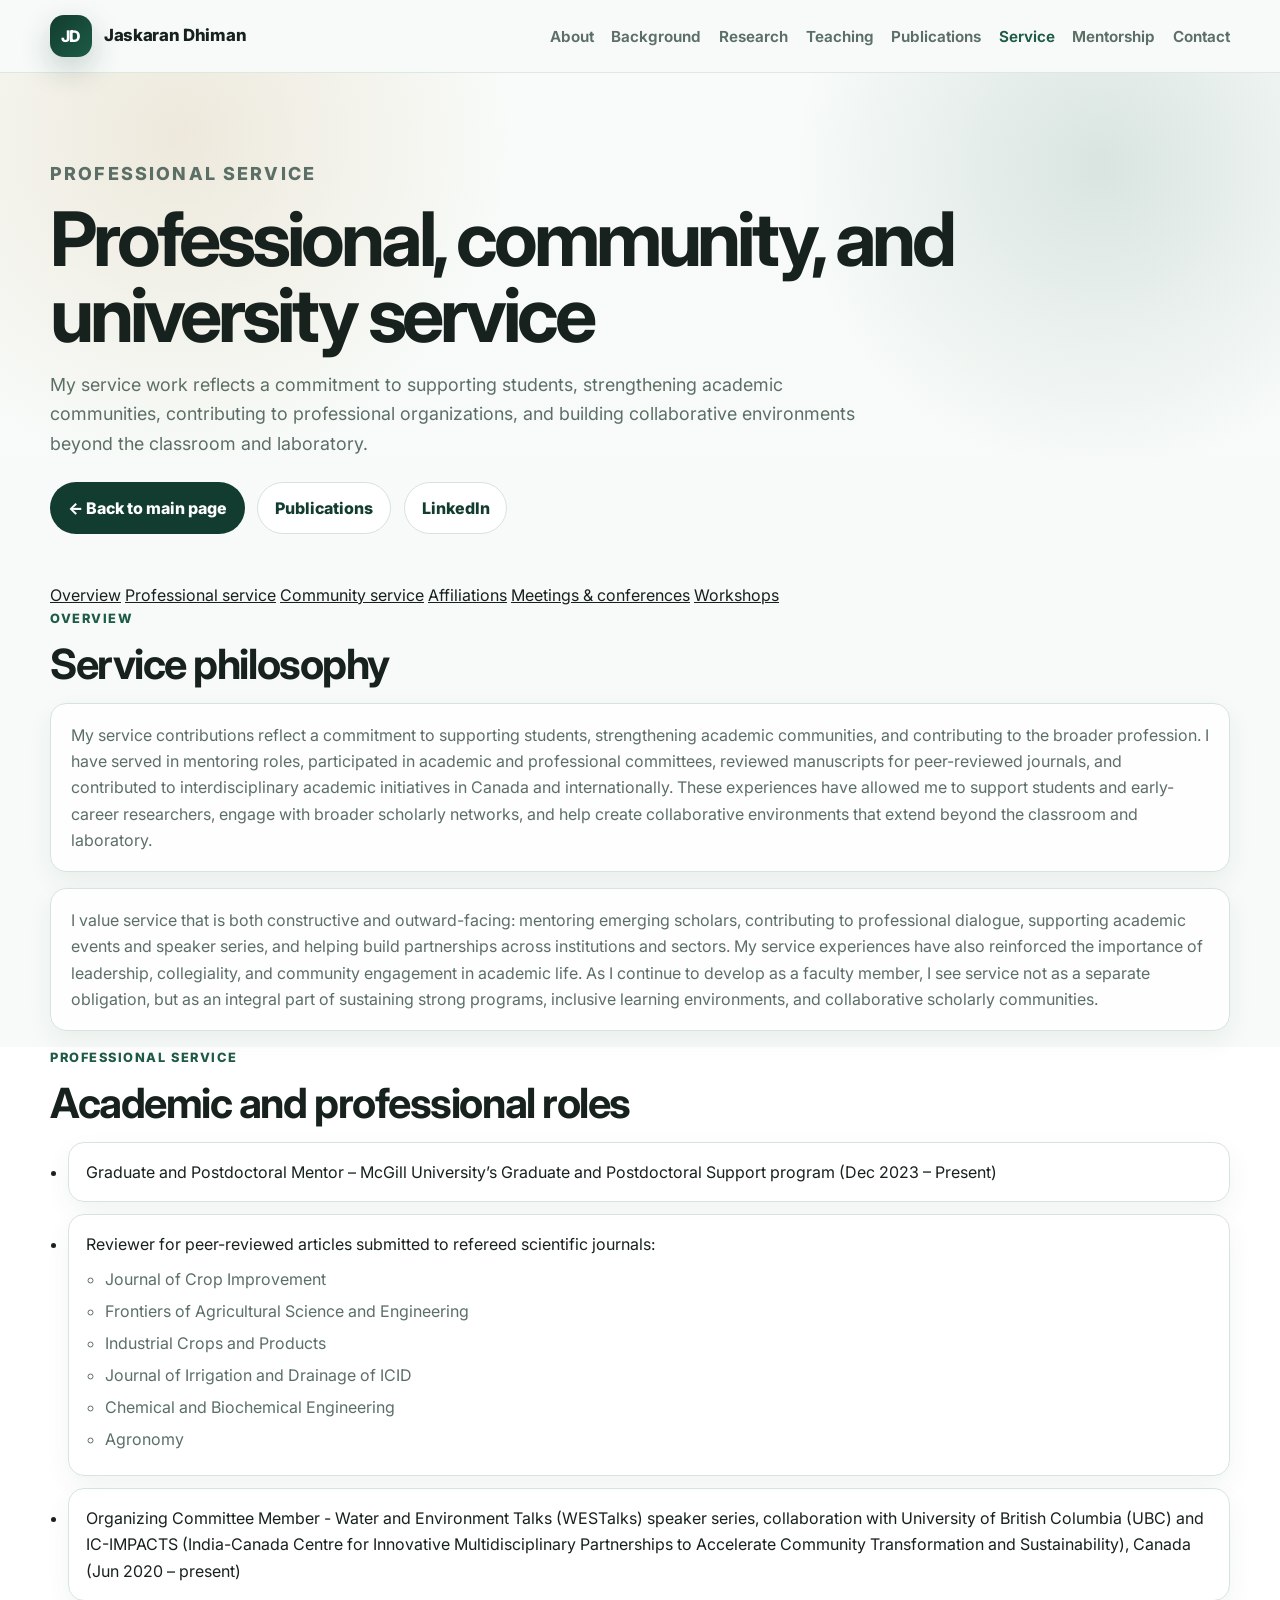
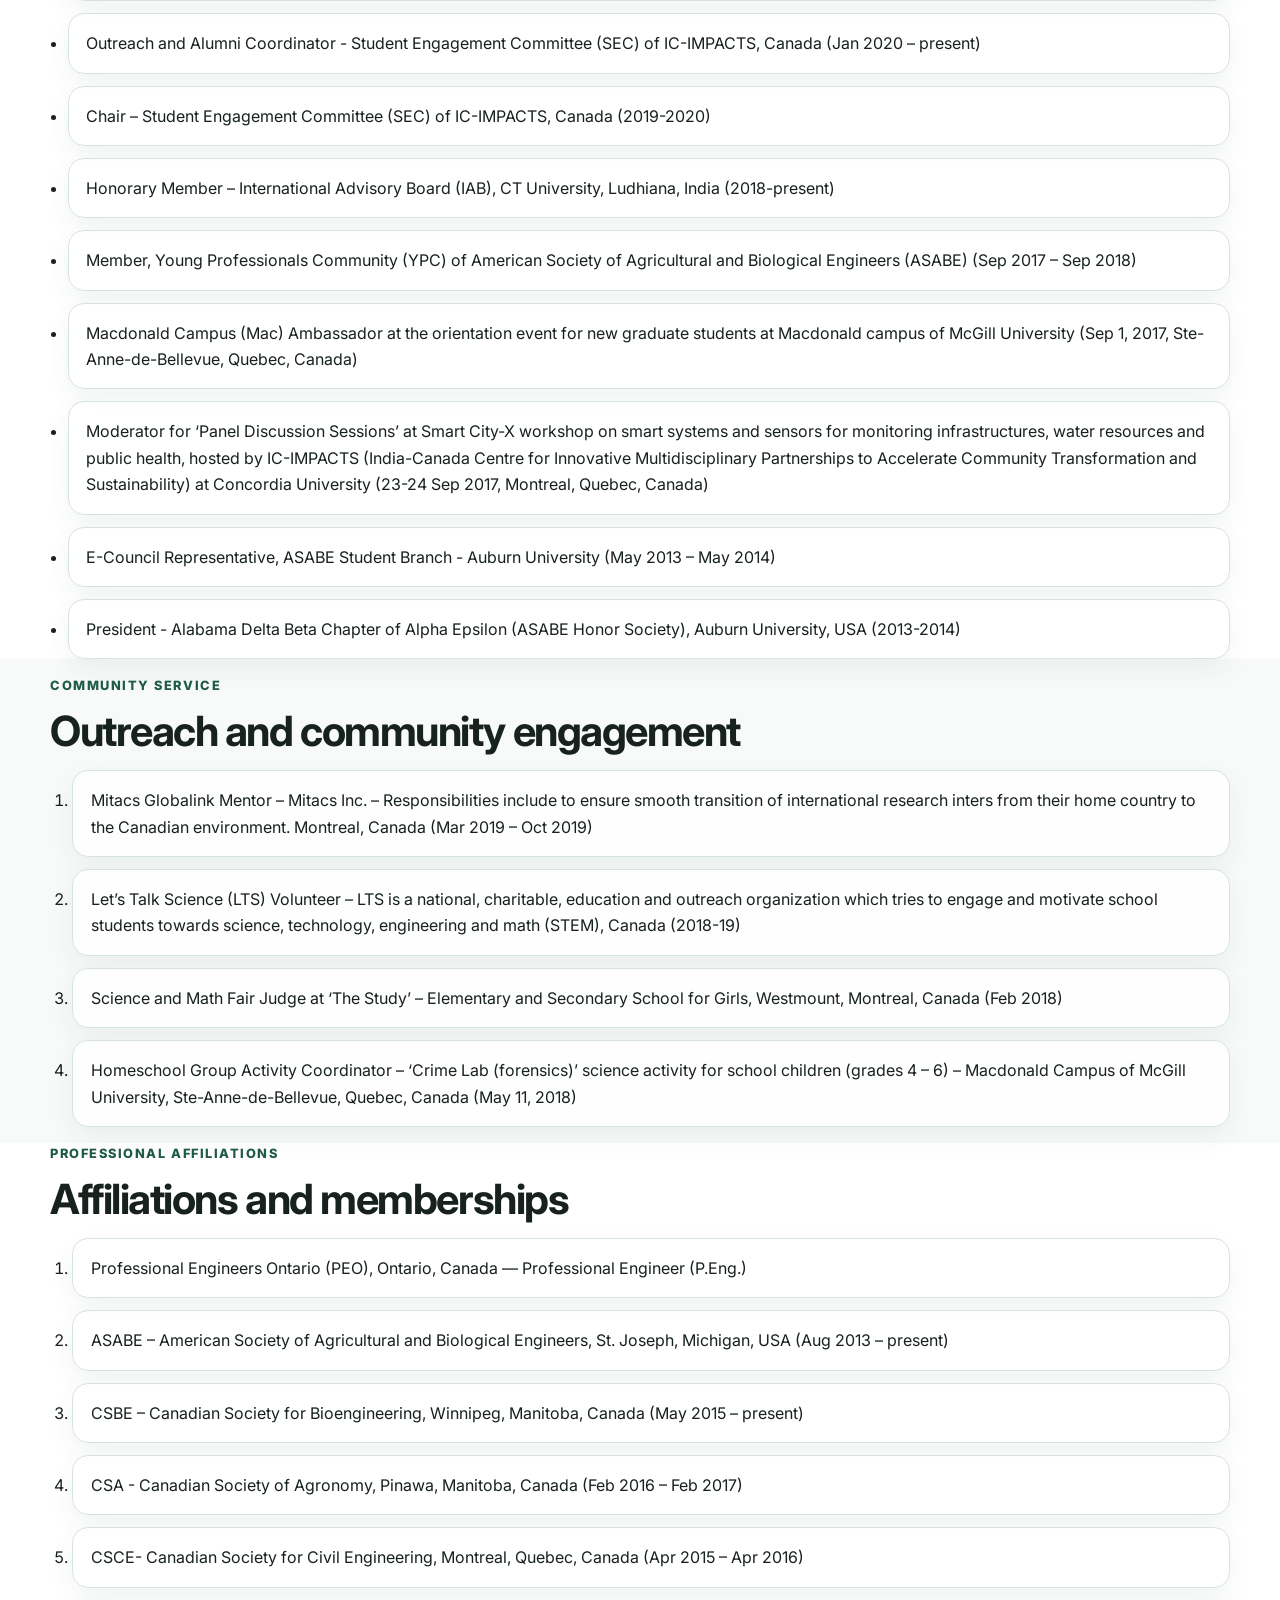
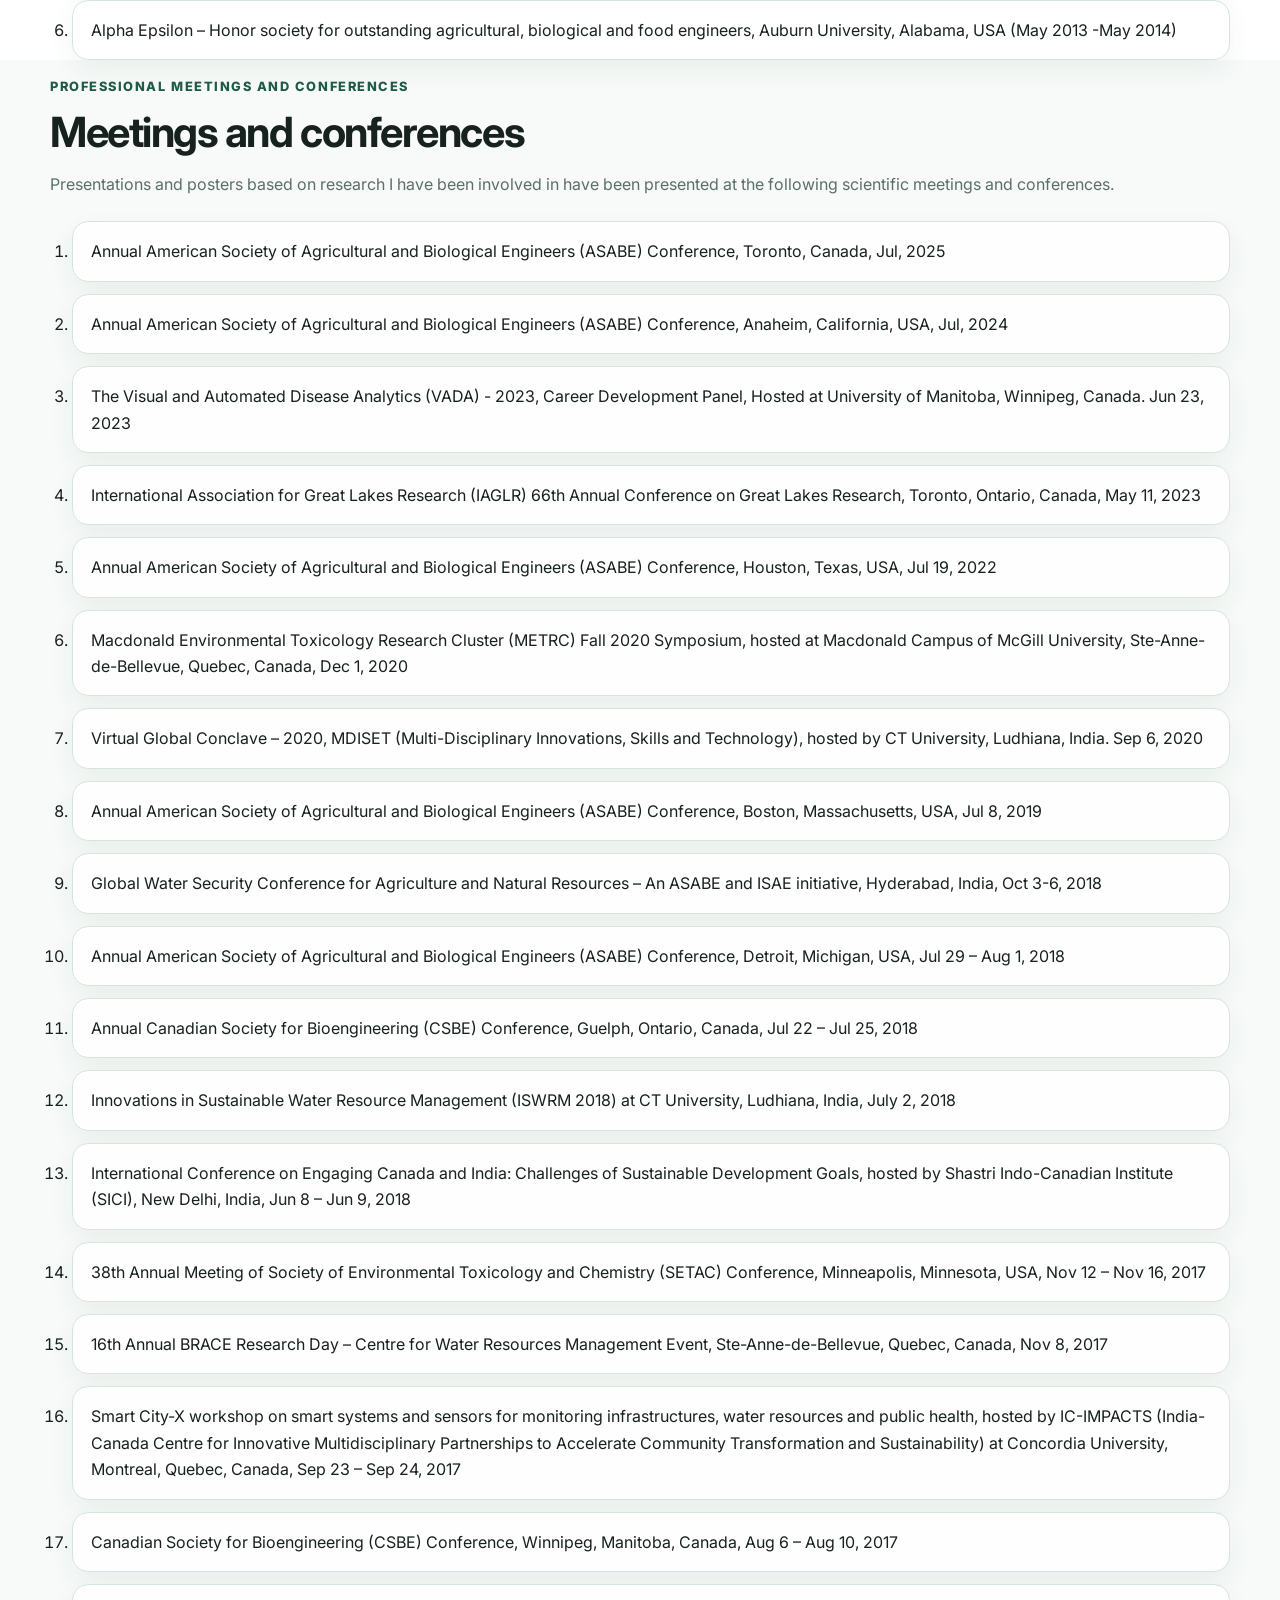
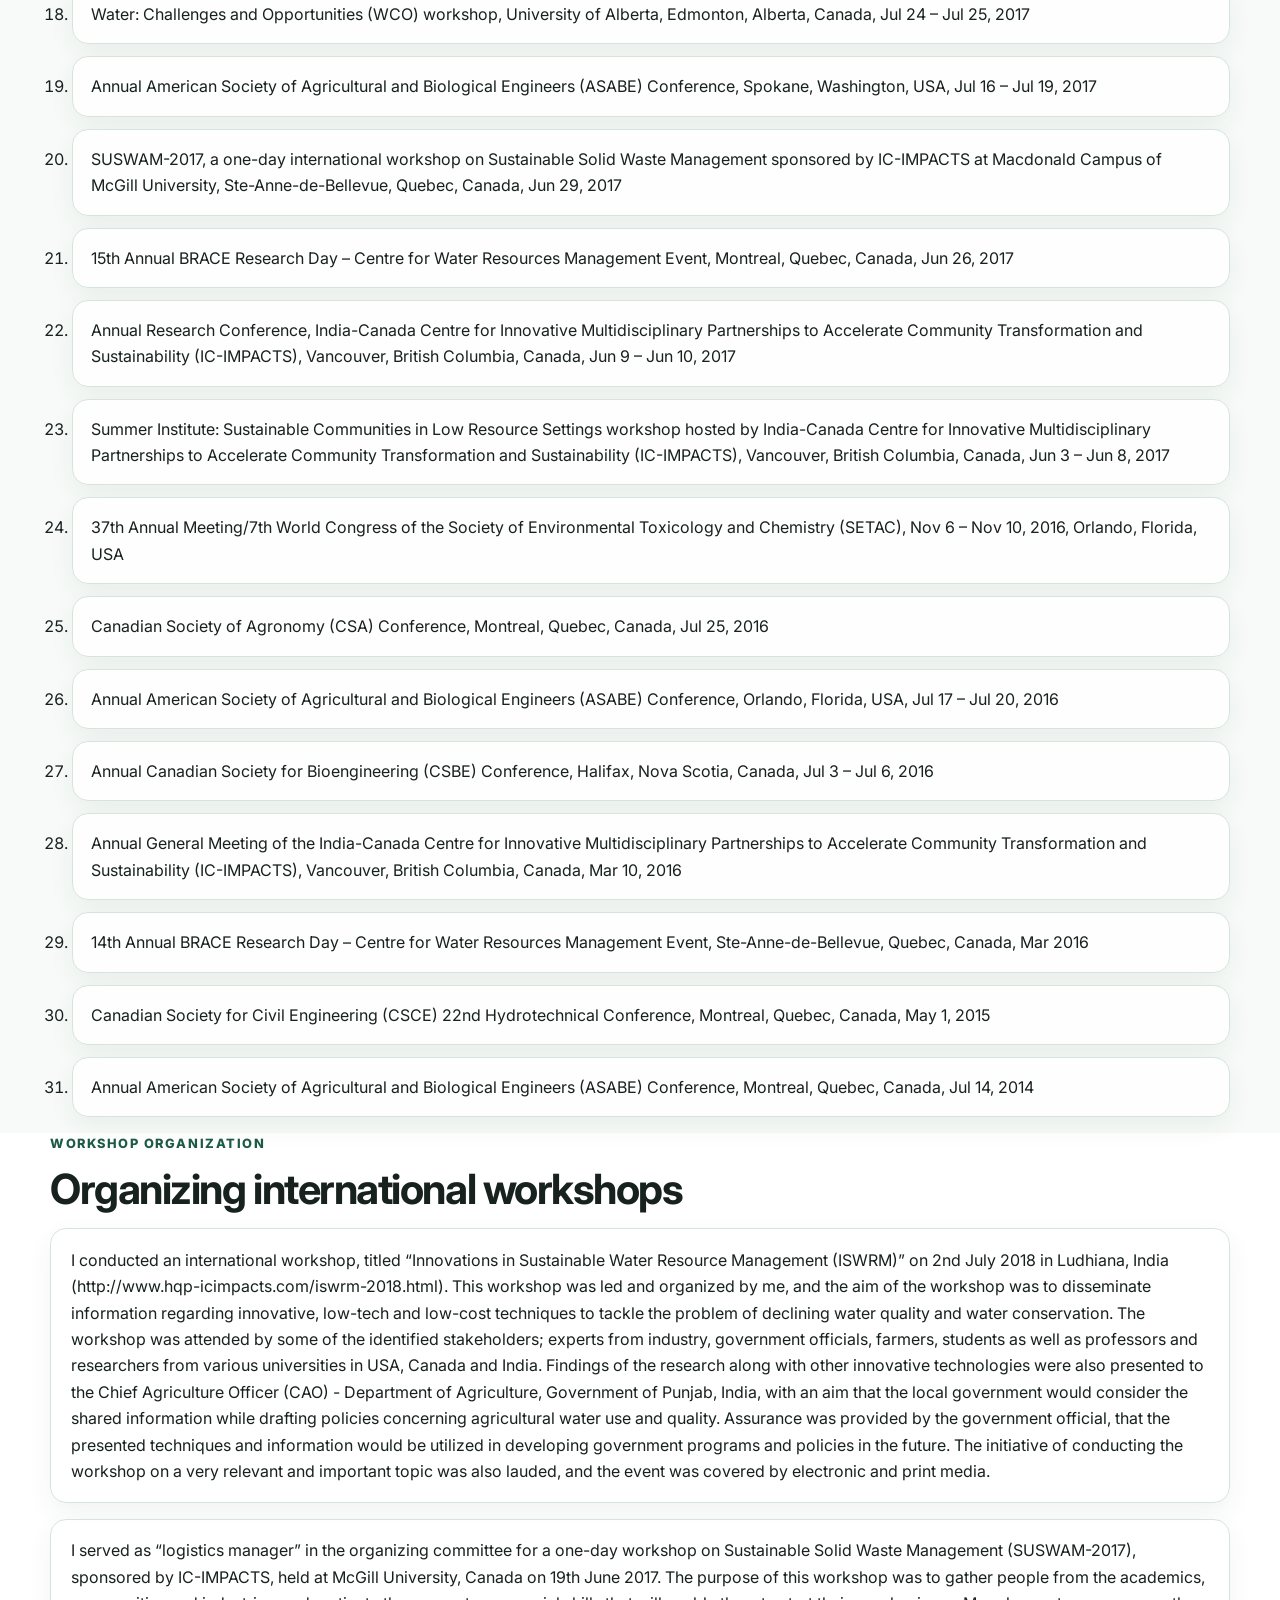
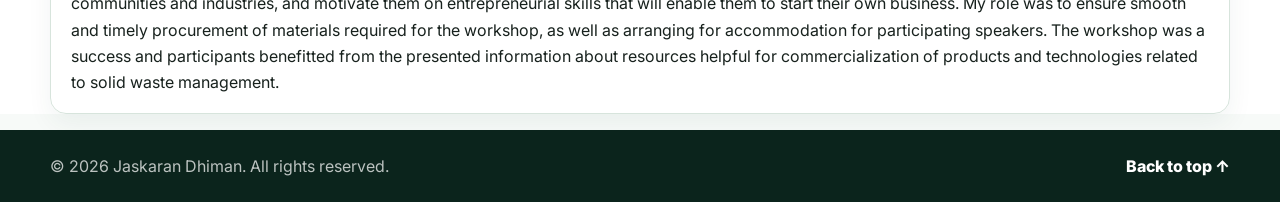
==== professional-service.html @ 3207498e "updating profile, adding teaching and publications pages" ====
<!DOCTYPE html>
<html lang="en">
<head>
  <meta charset="UTF-8" />
  <meta name="viewport" content="width=device-width, initial-scale=1.0" />
  <meta name="description" content="Professional, community, and university service by Jaskaran Dhiman, PhD, P.Eng." />
  <meta name="author" content="Jaskaran Dhiman" />
  <title>Professional Service | Jaskaran Dhiman, PhD, P.Eng.</title>
  <link rel="preconnect" href="https://fonts.googleapis.com" />
  <link rel="preconnect" href="https://fonts.gstatic.com" crossorigin />
  <link href="https://fonts.googleapis.com/css2?family=Inter:wght@400;500;600;700;800&display=swap" rel="stylesheet" />
  <link rel="stylesheet" href="style.css" />
</head>
<body class="professional-service-page">
  <a class="skip-link" href="#main">Skip to main content</a>

  <header class="site-header" id="top">
    <nav class="nav" aria-label="Main navigation">
      <a class="brand" href="index.html" aria-label="Jaskaran Dhiman homepage">
        <span class="brand-mark">JD</span>
        <span class="brand-text">Jaskaran Dhiman</span>
      </a>

      <button class="nav-toggle" type="button" aria-label="Toggle navigation" aria-expanded="false">
        <span></span>
        <span></span>
        <span></span>
      </button>

      <ul class="nav-links">
        <li><a href="index.html#about">About</a></li>
        <li><a href="index.html#background">Background</a></li>
        <li><a href="index.html#research">Research</a></li>
        <li><a href="teaching.html">Teaching</a></li>
        <li><a href="publications.html">Publications</a></li>
        <li><a class="active" href="professional-service.html">Service</a></li>
        <li><a href="index.html#mentorship">Mentorship</a></li>
        <li><a href="index.html#contact">Contact</a></li>
      </ul>
    </nav>
  </header>

  <main id="main">
    <section class="page-hero">
      <div class="container">
        <p class="eyebrow">Professional Service</p>
        <h1>Professional, community, and university service</h1>
        <p>
          My service work reflects a commitment to supporting students, strengthening academic communities,
          contributing to professional organizations, and building collaborative environments beyond the classroom
          and laboratory.
        </p>
        <div class="page-actions">
          <a class="btn btn-primary" href="index.html">← Back to main page</a>
          <a class="btn btn-secondary" href="publications.html">Publications</a>
          <a class="btn btn-secondary" href="https://www.linkedin.com/in/jdhiman" target="_blank" rel="noopener">LinkedIn</a>
        </div>
      </div>
    </section>

    <nav class="subnav" aria-label="Professional service page sections">
      <div class="container">
        <a href="#overview">Overview</a>
        <a href="#professional-service">Professional service</a>
        <a href="#community-service">Community service</a>
        <a href="#affiliations">Affiliations</a>
        <a href="#meetings">Meetings & conferences</a>
        <a href="#workshops">Workshops</a>
      </div>
    </nav>

    <section id="overview" class="publication-section">
      <div class="container">
        <p class="eyebrow">Overview</p>
        <h2>Service philosophy</h2>
        <div class="text-block service-overview">
          <p>My service contributions reflect a commitment to supporting students, strengthening academic communities, and contributing to the broader profession. I have served in mentoring roles, participated in academic and professional committees, reviewed manuscripts for peer-reviewed journals, and contributed to interdisciplinary academic initiatives in Canada and internationally. These experiences have allowed me to support students and early-career researchers, engage with broader scholarly networks, and help create collaborative environments that extend beyond the classroom and laboratory.</p>
<p>I value service that is both constructive and outward-facing: mentoring emerging scholars, contributing to professional dialogue, supporting academic events and speaker series, and helping build partnerships across institutions and sectors. My service experiences have also reinforced the importance of leadership, collegiality, and community engagement in academic life. As I continue to develop as a faculty member, I see service not as a separate obligation, but as an integral part of sustaining strong programs, inclusive learning environments, and collaborative scholarly communities.</p>
        </div>
      </div>
    </section>

    <section id="professional-service" class="publication-section">
      <div class="container">
        <p class="eyebrow">Professional service</p>
        <h2>Academic and professional roles</h2>
        <ul class="service-list">
  <li>Graduate and Postdoctoral Mentor – McGill University’s Graduate and Postdoctoral Support program (Dec 2023 – Present)</li>
  <li>Reviewer for peer-reviewed articles submitted to refereed scientific journals:
    <ul class="sub-list">
      <li>Journal of Crop Improvement</li>
      <li>Frontiers of Agricultural Science and Engineering</li>
      <li>Industrial Crops and Products</li>
      <li>Journal of Irrigation and Drainage of ICID</li>
      <li>Chemical and Biochemical Engineering</li>
      <li>Agronomy</li>
    </ul>
  </li>
  <li>Organizing Committee Member - Water and Environment Talks (WESTalks) speaker series,  collaboration with University of British Columbia (UBC) and IC-IMPACTS (India-Canada Centre for Innovative Multidisciplinary Partnerships to Accelerate Community Transformation and Sustainability), Canada (Jun 2020 – present)</li>
  <li>Outreach and Alumni Coordinator - Student Engagement Committee (SEC) of IC-IMPACTS, Canada (Jan 2020 – present)</li>
  <li>Chair – Student Engagement Committee (SEC) of IC-IMPACTS, Canada (2019-2020)</li>
  <li>Honorary Member – International Advisory Board (IAB), CT University, Ludhiana, India (2018-present)</li>
  <li>Member, Young Professionals Community (YPC) of American Society of Agricultural and Biological Engineers (ASABE) (Sep 2017 – Sep 2018)</li>
  <li>Macdonald Campus (Mac) Ambassador at the orientation event for new graduate students at Macdonald campus of McGill University (Sep 1, 2017, Ste-Anne-de-Bellevue, Quebec, Canada)</li>
  <li>Moderator for ‘Panel Discussion Sessions’ at Smart City-X workshop on smart systems and sensors for monitoring infrastructures, water resources and public health, hosted by IC-IMPACTS (India-Canada Centre for Innovative Multidisciplinary Partnerships to Accelerate Community Transformation and Sustainability) at Concordia University (23-24 Sep 2017, Montreal, Quebec, Canada)</li>
  <li>E-Council Representative, ASABE Student Branch - Auburn University (May 2013 – May 2014)</li>
  <li>President - Alabama Delta Beta Chapter of Alpha Epsilon (ASABE Honor Society), Auburn University, USA (2013-2014)</li>
</ul>
      </div>
    </section>

    <section id="community-service" class="publication-section">
      <div class="container">
        <p class="eyebrow">Community service</p>
        <h2>Outreach and community engagement</h2>
        <ol class="compact-list">
  <li>Mitacs Globalink Mentor – Mitacs Inc. – Responsibilities include to ensure smooth transition of international research inters from their home country to the Canadian environment. Montreal, Canada (Mar 2019 – Oct 2019)</li>
  <li>Let’s Talk Science (LTS) Volunteer – LTS is a national, charitable, education and outreach organization which tries to engage and motivate school students towards science, technology, engineering and math (STEM), Canada (2018-19)</li>
  <li>Science and Math Fair Judge at ‘The Study’ – Elementary and Secondary School for Girls, Westmount, Montreal, Canada (Feb 2018)</li>
  <li>Homeschool Group Activity Coordinator – ‘Crime Lab (forensics)’ science activity for school children (grades 4 – 6) – Macdonald Campus of McGill University, Ste-Anne-de-Bellevue, Quebec, Canada (May 11, 2018)</li>
</ol>
      </div>
    </section>

    <section id="affiliations" class="publication-section">
      <div class="container">
        <p class="eyebrow">Professional affiliations</p>
        <h2>Affiliations and memberships</h2>
        <ol class="compact-list">
  <li>Professional Engineers Ontario (PEO), Ontario, Canada — Professional Engineer (P.Eng.)</li>
  <li>ASABE – American Society of Agricultural and Biological Engineers, St. Joseph, Michigan, USA (Aug 2013 – present)</li>
  <li>CSBE – Canadian Society for Bioengineering, Winnipeg, Manitoba, Canada (May 2015 – present)</li>
  <li>CSA - Canadian Society of Agronomy, Pinawa, Manitoba, Canada (Feb 2016 – Feb 2017)</li>
  <li>CSCE- Canadian Society for Civil Engineering, Montreal, Quebec, Canada (Apr 2015 – Apr 2016)</li>
  <li>Alpha Epsilon – Honor society for outstanding agricultural, biological and food engineers, Auburn University, Alabama, USA (May 2013 -May 2014)</li>
</ol>
      </div>
    </section>

    <section id="meetings" class="publication-section">
      <div class="container">
        <p class="eyebrow">Professional meetings and conferences</p>
        <h2>Meetings and conferences</h2>
        <p class="section-intro">
          Presentations and posters based on research I have been involved in have been presented at the following
          scientific meetings and conferences.
        </p>
        <ol class="compact-list">
  <li>Annual American Society of Agricultural and Biological Engineers (ASABE) Conference, Toronto, Canada, Jul, 2025</li>
  <li>Annual American Society of Agricultural and Biological Engineers (ASABE) Conference, Anaheim, California, USA, Jul, 2024</li>
  <li>The Visual and Automated Disease Analytics (VADA) - 2023, Career Development Panel, Hosted at University of Manitoba, Winnipeg, Canada. Jun 23, 2023</li>
  <li>International Association for Great Lakes Research (IAGLR) 66th Annual Conference on Great Lakes Research, Toronto, Ontario, Canada, May 11, 2023</li>
  <li>Annual American Society of Agricultural and Biological Engineers (ASABE) Conference, Houston, Texas, USA, Jul 19, 2022</li>
  <li>Macdonald Environmental Toxicology Research Cluster (METRC) Fall 2020 Symposium, hosted at Macdonald Campus of McGill University, Ste-Anne-de-Bellevue, Quebec, Canada, Dec 1, 2020</li>
  <li>Virtual Global Conclave – 2020, MDISET (Multi-Disciplinary Innovations, Skills and Technology), hosted by CT University, Ludhiana, India. Sep 6, 2020</li>
  <li>Annual American Society of Agricultural and Biological Engineers (ASABE) Conference, Boston, Massachusetts, USA, Jul 8, 2019</li>
  <li>Global Water Security Conference for Agriculture and Natural Resources – An ASABE and ISAE initiative, Hyderabad, India, Oct 3-6, 2018</li>
  <li>Annual American Society of Agricultural and Biological Engineers (ASABE) Conference, Detroit, Michigan, USA, Jul 29 – Aug 1, 2018</li>
  <li>Annual Canadian Society for Bioengineering (CSBE) Conference, Guelph, Ontario, Canada, Jul 22 – Jul 25, 2018</li>
  <li>Innovations in Sustainable Water Resource Management (ISWRM 2018) at CT University, Ludhiana, India, July 2, 2018</li>
  <li>International Conference on Engaging Canada and India: Challenges of Sustainable Development Goals, hosted by Shastri Indo-Canadian Institute (SICI), New Delhi, India, Jun 8 – Jun 9, 2018</li>
  <li>38th Annual Meeting of Society of Environmental Toxicology and Chemistry (SETAC) Conference, Minneapolis, Minnesota, USA, Nov 12 – Nov 16, 2017</li>
  <li>16th Annual BRACE Research Day – Centre for Water Resources Management Event, Ste-Anne-de-Bellevue, Quebec, Canada, Nov 8, 2017</li>
  <li>Smart City-X workshop on smart systems and sensors for monitoring infrastructures, water resources and public health, hosted by IC-IMPACTS (India-Canada Centre for Innovative Multidisciplinary Partnerships to Accelerate Community Transformation and Sustainability) at Concordia University, Montreal, Quebec, Canada, Sep 23 – Sep 24, 2017</li>
  <li>Canadian Society for Bioengineering (CSBE) Conference, Winnipeg, Manitoba, Canada, Aug 6 – Aug 10, 2017</li>
  <li>Water: Challenges and Opportunities (WCO) workshop, University of Alberta, Edmonton, Alberta, Canada, Jul 24 – Jul 25, 2017</li>
  <li>Annual American Society of Agricultural and Biological Engineers (ASABE) Conference, Spokane, Washington, USA, Jul 16 – Jul 19, 2017</li>
  <li>SUSWAM-2017, a one-day international workshop on Sustainable Solid Waste Management sponsored by IC-IMPACTS at Macdonald Campus of McGill University, Ste-Anne-de-Bellevue, Quebec, Canada, Jun 29, 2017</li>
  <li>15th Annual BRACE Research Day – Centre for Water Resources Management Event, Montreal, Quebec, Canada, Jun 26, 2017</li>
  <li>Annual Research Conference, India-Canada Centre for Innovative Multidisciplinary Partnerships to Accelerate Community Transformation and Sustainability (IC-IMPACTS), Vancouver, British Columbia, Canada, Jun 9 – Jun 10, 2017</li>
  <li>Summer Institute: Sustainable Communities in Low Resource Settings workshop hosted by India-Canada Centre for Innovative Multidisciplinary Partnerships to Accelerate Community Transformation and Sustainability (IC-IMPACTS), Vancouver, British Columbia, Canada, Jun 3 – Jun 8, 2017</li>
  <li>37th Annual Meeting/7th World Congress of the Society of Environmental Toxicology and Chemistry (SETAC), Nov 6 – Nov 10, 2016, Orlando, Florida, USA</li>
  <li>Canadian Society of Agronomy (CSA) Conference, Montreal, Quebec, Canada, Jul 25, 2016</li>
  <li>Annual American Society of Agricultural and Biological Engineers (ASABE) Conference, Orlando, Florida, USA, Jul 17 – Jul 20, 2016</li>
  <li>Annual Canadian Society for Bioengineering (CSBE) Conference, Halifax, Nova Scotia, Canada, Jul 3 – Jul 6, 2016</li>
  <li>Annual General Meeting of the India-Canada Centre for Innovative Multidisciplinary Partnerships to Accelerate Community Transformation and Sustainability (IC-IMPACTS), Vancouver, British Columbia, Canada, Mar 10, 2016</li>
  <li>14th Annual BRACE Research Day – Centre for Water Resources Management Event, Ste-Anne-de-Bellevue, Quebec, Canada, Mar 2016</li>
  <li>Canadian Society for Civil Engineering (CSCE) 22nd Hydrotechnical Conference, Montreal, Quebec, Canada, May 1, 2015</li>
  <li>Annual American Society of Agricultural and Biological Engineers (ASABE) Conference, Montreal, Quebec, Canada, Jul 14, 2014</li>
</ol>
      </div>
    </section>

    <section id="workshops" class="publication-section">
      <div class="container">
        <p class="eyebrow">Workshop organization</p>
        <h2>Organizing international workshops</h2>
        <div class="workshop-list">
          <p>I conducted an international workshop, titled “Innovations in Sustainable Water Resource Management (ISWRM)” on 2nd July 2018 in Ludhiana, India (http://www.hqp-icimpacts.com/iswrm-2018.html). This workshop was led and organized by me, and the aim of the workshop was to disseminate information regarding innovative, low-tech and low-cost techniques to tackle the problem of declining water quality and water conservation. The workshop was attended by some of the identified stakeholders; experts from industry, government officials, farmers, students as well as professors and researchers from various universities in USA, Canada and India. Findings of the research along with other innovative technologies were also presented to the Chief Agriculture Officer (CAO) - Department of Agriculture, Government of Punjab, India, with an aim that the local government would consider the shared information while drafting policies concerning agricultural water use and quality. Assurance was provided by the government official, that the presented techniques and information would be utilized in developing government programs and policies in the future. The initiative of conducting the workshop on a very relevant and important topic was also lauded, and the event was covered by electronic and print media.</p>
<p>I served as “logistics manager” in the organizing committee for a one-day workshop on Sustainable Solid Waste Management (SUSWAM-2017), sponsored by IC-IMPACTS, held at McGill University, Canada on 19th June 2017. The purpose of this workshop was to gather people from the academics, communities and industries, and motivate them on entrepreneurial skills that will enable them to start their own business. My role was to ensure smooth and timely procurement of materials required for the workshop, as well as arranging for accommodation for participating speakers. The workshop was a success and participants benefitted from the presented information about resources helpful for commercialization of products and technologies related to solid waste management.</p>
        </div>
      </div>
    </section>
  </main>

  <footer class="site-footer">
    <div class="container footer-grid">
      <p>© <span id="year"></span> Jaskaran Dhiman. All rights reserved.</p>
      <a href="#top">Back to top ↑</a>
    </div>
  </footer>

  <script src="script.js"></script>
</body>
</html>
---- style.css ----
:root {
  --bg: #f7faf8;
  --surface: #ffffff;
  --surface-soft: #edf5ef;
  --text: #17211d;
  --muted: #5c6f66;
  --border: #d7e4dc;
  --primary: #123c2f;
  --primary-2: #1d5b46;
  --accent: #b88a44;
  --accent-soft: #f4eadb;
  --shadow: 0 18px 50px rgba(18, 60, 47, 0.12);
  --radius: 22px;
  --max-width: 1180px;
}

* {
  box-sizing: border-box;
}

html {
  scroll-behavior: smooth;
}

body {
  margin: 0;
  font-family: "Inter", system-ui, -apple-system, BlinkMacSystemFont, "Segoe UI", sans-serif;
  color: var(--text);
  background: var(--bg);
  line-height: 1.65;
}

a {
  color: inherit;
}

.skip-link {
  position: absolute;
  top: -100px;
  left: 1rem;
  background: var(--primary);
  color: #fff;
  padding: 0.75rem 1rem;
  border-radius: 999px;
  z-index: 9999;
}

.skip-link:focus {
  top: 1rem;
}

.container {
  width: min(var(--max-width), calc(100% - 40px));
  margin: 0 auto;
}

.site-header {
  position: sticky;
  top: 0;
  z-index: 1000;
  background: rgba(247, 250, 248, 0.9);
  backdrop-filter: blur(18px);
  border-bottom: 1px solid rgba(215, 228, 220, 0.8);
}

.nav {
  width: min(var(--max-width), calc(100% - 40px));
  min-height: 72px;
  margin: 0 auto;
  display: flex;
  align-items: center;
  justify-content: space-between;
  gap: 1.5rem;
}

.brand {
  display: inline-flex;
  align-items: center;
  gap: 0.75rem;
  text-decoration: none;
  font-weight: 800;
  letter-spacing: -0.02em;
}

.brand-mark {
  display: grid;
  place-items: center;
  width: 42px;
  height: 42px;
  border-radius: 14px;
  color: #fff;
  background: linear-gradient(135deg, var(--primary), var(--primary-2));
  box-shadow: 0 12px 30px rgba(18, 60, 47, 0.22);
}

.brand-text {
  font-size: 1.05rem;
}

.nav-links {
  list-style: none;
  display: flex;
  align-items: center;
  gap: 1.1rem;
  margin: 0;
  padding: 0;
}

.nav-links a {
  text-decoration: none;
  color: var(--muted);
  font-size: 0.95rem;
  font-weight: 650;
}

.nav-links a:hover,
.nav-links a.active {
  color: var(--primary-2);
}

.nav-toggle {
  display: none;
  width: 44px;
  height: 44px;
  border: 1px solid var(--border);
  border-radius: 14px;
  background: var(--surface);
  cursor: pointer;
}

.nav-toggle span {
  display: block;
  width: 20px;
  height: 2px;
  margin: 5px auto;
  background: var(--primary);
  border-radius: 999px;
}

.section {
  padding: 92px 0;
}

.hero {
  padding: 96px 0 80px;
  background:
    radial-gradient(circle at 14% 12%, rgba(184, 138, 68, 0.18), transparent 28%),
    radial-gradient(circle at 85% 18%, rgba(29, 91, 70, 0.15), transparent 26%),
    linear-gradient(180deg, #f8fbf9, var(--bg));
}

.hero-grid {
  display: grid;
  grid-template-columns: minmax(0, 1.45fr) minmax(300px, 0.55fr);
  gap: 2rem;
  align-items: center;
}

.eyebrow {
  margin: 0 0 0.8rem;
  color: var(--primary-2);
  font-size: 0.8rem;
  font-weight: 800;
  text-transform: uppercase;
  letter-spacing: 0.12em;
}

.hero h1 {
  margin: 0;
  max-width: 850px;
  font-size: clamp(2.8rem, 7vw, 5.8rem);
  line-height: 0.98;
  letter-spacing: -0.065em;
}

.hero-subtitle {
  max-width: 850px;
  margin: 1.4rem 0 0;
  color: var(--muted);
  font-size: clamp(1.1rem, 2vw, 1.34rem);
}

.hero-actions {
  display: flex;
  flex-wrap: wrap;
  gap: 0.8rem;
  margin-top: 2rem;
}

.btn {
  display: inline-flex;
  align-items: center;
  justify-content: center;
  min-height: 48px;
  padding: 0.72rem 1.05rem;
  border-radius: 999px;
  font-weight: 800;
  text-decoration: none;
  border: 1px solid transparent;
  transition: transform 0.2s ease, box-shadow 0.2s ease, background 0.2s ease;
}

.btn:hover {
  transform: translateY(-2px);
  box-shadow: 0 12px 26px rgba(18, 60, 47, 0.16);
}

.btn-primary {
  background: var(--primary);
  color: #fff;
}

.btn-secondary {
  background: var(--surface);
  color: var(--primary);
  border-color: var(--border);
}

.btn-light {
  background: var(--accent-soft);
  color: #6a4613;
  border-color: #e7d4b8;
}

.micro-note {
  margin-top: 1.25rem;
  color: var(--muted);
  font-weight: 650;
}

.hero-card,
.card,
.teaching-card,
.publication,
.contact-card,
.feature-panel,
.quote-panel {
  background: rgba(255, 255, 255, 0.82);
  border: 1px solid var(--border);
  border-radius: var(--radius);
  box-shadow: var(--shadow);
}

.hero-card {
  padding: 2rem;
}

.profile-initials {
  display: grid;
  place-items: center;
  width: 88px;
  height: 88px;
  border-radius: 28px;
  margin-bottom: 1.25rem;
  color: #fff;
  font-size: 2rem;
  font-weight: 900;
  background: linear-gradient(135deg, var(--primary), var(--accent));
}

.hero-card h2 {
  margin: 0;
  font-size: 1.4rem;
}

.hero-card p {
  color: var(--muted);
}

.quick-links {
  display: grid;
  gap: 0.7rem;
  margin-top: 1.2rem;
}

.quick-links a {
  padding: 0.85rem 0.95rem;
  border-radius: 16px;
  background: var(--surface-soft);
  color: var(--primary);
  text-decoration: none;
  font-weight: 800;
}

.quick-links a:hover {
  background: #e0ede5;
}

.stats-strip {
  padding: 26px 0;
  background: var(--primary);
  color: #fff;
}

.stats-grid {
  display: grid;
  grid-template-columns: repeat(4, 1fr);
  gap: 1px;
}

.stat {
  padding: 1.25rem;
  border-left: 1px solid rgba(255, 255, 255, 0.16);
}

.stat:first-child {
  border-left: none;
}

.stat-number {
  display: block;
  font-size: clamp(2rem, 4vw, 3.2rem);
  line-height: 1;
  font-weight: 900;
  letter-spacing: -0.05em;
}

.stat-label {
  display: block;
  margin-top: 0.4rem;
  opacity: 0.86;
  font-size: 0.95rem;
}

.two-column {
  display: grid;
  grid-template-columns: 0.8fr 1.2fr;
  gap: 4rem;
  align-items: start;
}

.two-column h2,
.section-heading h2,
.contact h2 {
  margin: 0;
  font-size: clamp(2rem, 5vw, 3.2rem);
  line-height: 1.05;
  letter-spacing: -0.045em;
}

.text-block p,
.section-heading p,
.card p,
.teaching-card p,
.publication p,
.contact p,
.feature-panel p {
  color: var(--muted);
}

.section-heading {
  max-width: 820px;
  margin-bottom: 2rem;
}

.card-grid,
.teaching-grid {
  display: grid;
  grid-template-columns: repeat(3, 1fr);
  gap: 1.25rem;
}

.card {
  padding: 1.55rem;
}

.card h3,
.teaching-card h3,
.publication h3,
.feature-panel h3 {
  margin: 0 0 0.75rem;
  line-height: 1.25;
  letter-spacing: -0.02em;
}

.research,
.publications,
.background {
  background: #ffffff;
}

.feature-panel {
  margin-top: 1.25rem;
  padding: 1.5rem;
  display: flex;
  align-items: center;
  justify-content: space-between;
  gap: 1.25rem;
}

.inline-link {
  flex: 0 0 auto;
  color: var(--primary-2);
  font-weight: 900;
  text-decoration: none;
}

.inline-link:hover {
  text-decoration: underline;
}

.teaching-card {
  padding: 1.55rem;
}

.emphasis-card {
  background: linear-gradient(135deg, var(--primary), var(--primary-2));
  color: #fff;
}

.emphasis-card p {
  color: rgba(255, 255, 255, 0.84);
}

.clean-list {
  margin: 0;
  padding-left: 1.1rem;
  color: var(--muted);
}

.clean-list li {
  margin-bottom: 0.45rem;
}

.quote-panel {
  margin-top: 1.25rem;
  padding: 2rem;
  background: var(--accent-soft);
  border-color: #e7d4b8;
}

.quote-panel blockquote {
  margin: 0;
  color: #6a4613;
  font-size: clamp(1.2rem, 2vw, 1.65rem);
  line-height: 1.5;
  font-weight: 800;
  letter-spacing: -0.025em;
}

.publication-list {
  display: grid;
  gap: 0.9rem;
}

.publication {
  padding: 1.25rem 1.4rem;
  box-shadow: none;
}

.publication h3 {
  font-size: 1.05rem;
}

.publication p {
  margin-bottom: 0;
}

.center-actions {
  display: flex;
  justify-content: center;
  margin-top: 2rem;
}

.mentorship {
  background:
    linear-gradient(180deg, rgba(237, 245, 239, 0.88), rgba(247, 250, 248, 1));
}

.contact {
  background: var(--primary);
  color: #fff;
}

.contact .eyebrow {
  color: #d8bd8b;
}

.contact p {
  color: rgba(255, 255, 255, 0.78);
}

.contact-grid {
  display: grid;
  grid-template-columns: 1fr 1fr;
  gap: 2rem;
  align-items: start;
}

.contact-card {
  padding: 1.1rem;
  background: rgba(255, 255, 255, 0.08);
  border-color: rgba(255, 255, 255, 0.16);
  box-shadow: none;
}

.contact-card a {
  display: block;
  padding: 1rem;
  color: #fff;
  text-decoration: none;
  border-bottom: 1px solid rgba(255, 255, 255, 0.16);
  font-weight: 800;
}

.contact-card a:last-child {
  border-bottom: none;
}

.contact-card a:hover {
  background: rgba(255, 255, 255, 0.08);
  border-radius: 14px;
}

.site-footer {
  padding: 1.4rem 0;
  background: #0b241c;
  color: rgba(255, 255, 255, 0.72);
}

.footer-grid {
  display: flex;
  align-items: center;
  justify-content: space-between;
  gap: 1rem;
}

.footer-grid p {
  margin: 0;
}

.footer-grid a {
  color: #fff;
  text-decoration: none;
  font-weight: 800;
}

.reveal {
  opacity: 0;
  transform: translateY(18px);
  transition: opacity 0.7s ease, transform 0.7s ease;
}

.reveal.visible {
  opacity: 1;
  transform: translateY(0);
}

@media (max-width: 980px) {
  .hero-grid,
  .two-column,
  .contact-grid {
    grid-template-columns: 1fr;
  }

  .stats-grid,
  .card-grid,
  .teaching-grid {
    grid-template-columns: repeat(2, 1fr);
  }

  .feature-panel {
    align-items: flex-start;
    flex-direction: column;
  }
}

@media (max-width: 760px) {
  .nav {
    min-height: 66px;
  }

  .brand-text {
    font-size: 0.95rem;
  }

  .nav-toggle {
    display: block;
  }

  .nav-links {
    position: absolute;
    top: 66px;
    left: 20px;
    right: 20px;
    display: none;
    flex-direction: column;
    align-items: stretch;
    gap: 0;
    padding: 0.7rem;
    background: var(--surface);
    border: 1px solid var(--border);
    border-radius: 18px;
    box-shadow: var(--shadow);
  }

  .nav-links.open {
    display: flex;
  }

  .nav-links a {
    display: block;
    padding: 0.85rem 1rem;
  }

  .section {
    padding: 68px 0;
  }

  .hero {
    padding-top: 72px;
  }

  .stats-grid,
  .card-grid,
  .teaching-grid {
    grid-template-columns: 1fr;
  }

  .stat {
    border-left: none;
    border-top: 1px solid rgba(255, 255, 255, 0.16);
  }

  .stat:first-child {
    border-top: none;
  }

  .footer-grid {
    flex-direction: column;
    align-items: flex-start;
  }
}


.nested-list > li {
  margin-bottom: 1rem;
}

.sub-list {
  margin: 0.55rem 0 0.4rem;
  padding-left: 1.2rem;
  color: var(--muted);
}

.sub-list li {
  margin-bottom: 0.35rem;
}

.courses-card {
  grid-column: span 1;
}


/* Publications page */
.page-hero {
  padding: 86px 0 48px;
  background:
    radial-gradient(circle at 14% 12%, rgba(184, 138, 68, 0.16), transparent 28%),
    radial-gradient(circle at 86% 18%, rgba(29, 91, 70, 0.14), transparent 26%),
    linear-gradient(180deg, #f8fbf9, var(--bg));
}

.page-hero h1 {
  margin: 0;
  max-width: 980px;
  font-size: clamp(2.3rem, 6vw, 4.7rem);
  line-height: 1;
  letter-spacing: -0.055em;
}

.page-hero p {
  max-width: 820px;
  color: var(--muted);
  font-size: 1.12rem;
}

.page-actions {
  display: flex;
  flex-wrap: wrap;
  gap: 0.8rem;
  margin-top: 1.5rem;
}

.publications-page .publication-section {
  padding: 54px 0;
}

.publications-page .publication-section:nth-child(even) {
  background: #fff;
}

.publication-section h2 {
  margin: 0 0 1rem;
  font-size: clamp(1.7rem, 4vw, 2.6rem);
  line-height: 1.08;
  letter-spacing: -0.035em;
}

.publication-section .section-intro {
  color: var(--muted);
  margin-bottom: 1.5rem;
}

.compact-list {
  display: grid;
  gap: 0.75rem;
  padding-left: 1.4rem;
}

.compact-list li {
  background: rgba(255, 255, 255, 0.86);
  border: 1px solid var(--border);
  border-radius: 16px;
  padding: 1rem 1.1rem;
  box-shadow: 0 10px 26px rgba(18, 60, 47, 0.06);
}

.publications-page .subnav {
  position: sticky;
  top: 72px;
  z-index: 900;
  background: rgba(247, 250, 248, 0.93);
  border-bottom: 1px solid var(--border);
  backdrop-filter: blur(16px);
}

.publications-page .subnav .container {
  display: flex;
  gap: 0.75rem;
  overflow-x: auto;
  padding-top: 0.75rem;
  padding-bottom: 0.75rem;
}

.publications-page .subnav a {
  flex: 0 0 auto;
  text-decoration: none;
  color: var(--primary);
  background: var(--surface);
  border: 1px solid var(--border);
  border-radius: 999px;
  padding: 0.55rem 0.85rem;
  font-weight: 800;
  font-size: 0.9rem;
}

.publications-page .subnav a:hover {
  background: var(--surface-soft);
}

@media (max-width: 760px) {
  .publications-page .subnav {
    top: 66px;
  }

  .compact-list {
    padding-left: 1rem;
  }

  .compact-list li {
    padding: 0.9rem;
  }
}


/* Professional service page */
.professional-service-page .publication-section:nth-child(even) {
  background: #fff;
}

.service-list {
  display: grid;
  gap: 0.75rem;
  padding-left: 1.1rem;
}

.service-list > li {
  background: rgba(255, 255, 255, 0.86);
  border: 1px solid var(--border);
  border-radius: 16px;
  padding: 1rem 1.1rem;
  box-shadow: 0 10px 26px rgba(18, 60, 47, 0.06);
}

.service-overview p,
.workshop-list p {
  background: rgba(255, 255, 255, 0.86);
  border: 1px solid var(--border);
  border-radius: 16px;
  padding: 1.1rem 1.25rem;
  box-shadow: 0 10px 26px rgba(18, 60, 47, 0.06);
}

.feature-links {
  display: flex;
  flex-wrap: wrap;
  gap: 0.9rem;
}


/* Teaching page */
.teaching-page .publication-section:nth-child(even) {
  background: #fff;
}

.teaching-stats-grid {
  margin: 1.4rem 0 1.6rem;
  background: var(--primary);
  border-radius: var(--radius);
  overflow: hidden;
}

.snapshot-figure {
  margin: 1.5rem 0 0;
  padding: 1rem;
  background: #fff;
  border: 1px solid var(--border);
  border-radius: var(--radius);
  box-shadow: var(--shadow);
}

.snapshot-figure img {
  width: 100%;
  height: auto;
  display: block;
  border-radius: 16px;
  border: 1px solid var(--border);
}

.snapshot-figure figcaption {
  margin-top: 0.75rem;
  color: var(--muted);
  font-size: 0.95rem;
}

.quote-action {
  margin-top: 1rem;
}

@media (max-width: 760px) {
  .snapshot-figure {
    padding: 0.6rem;
  }
}
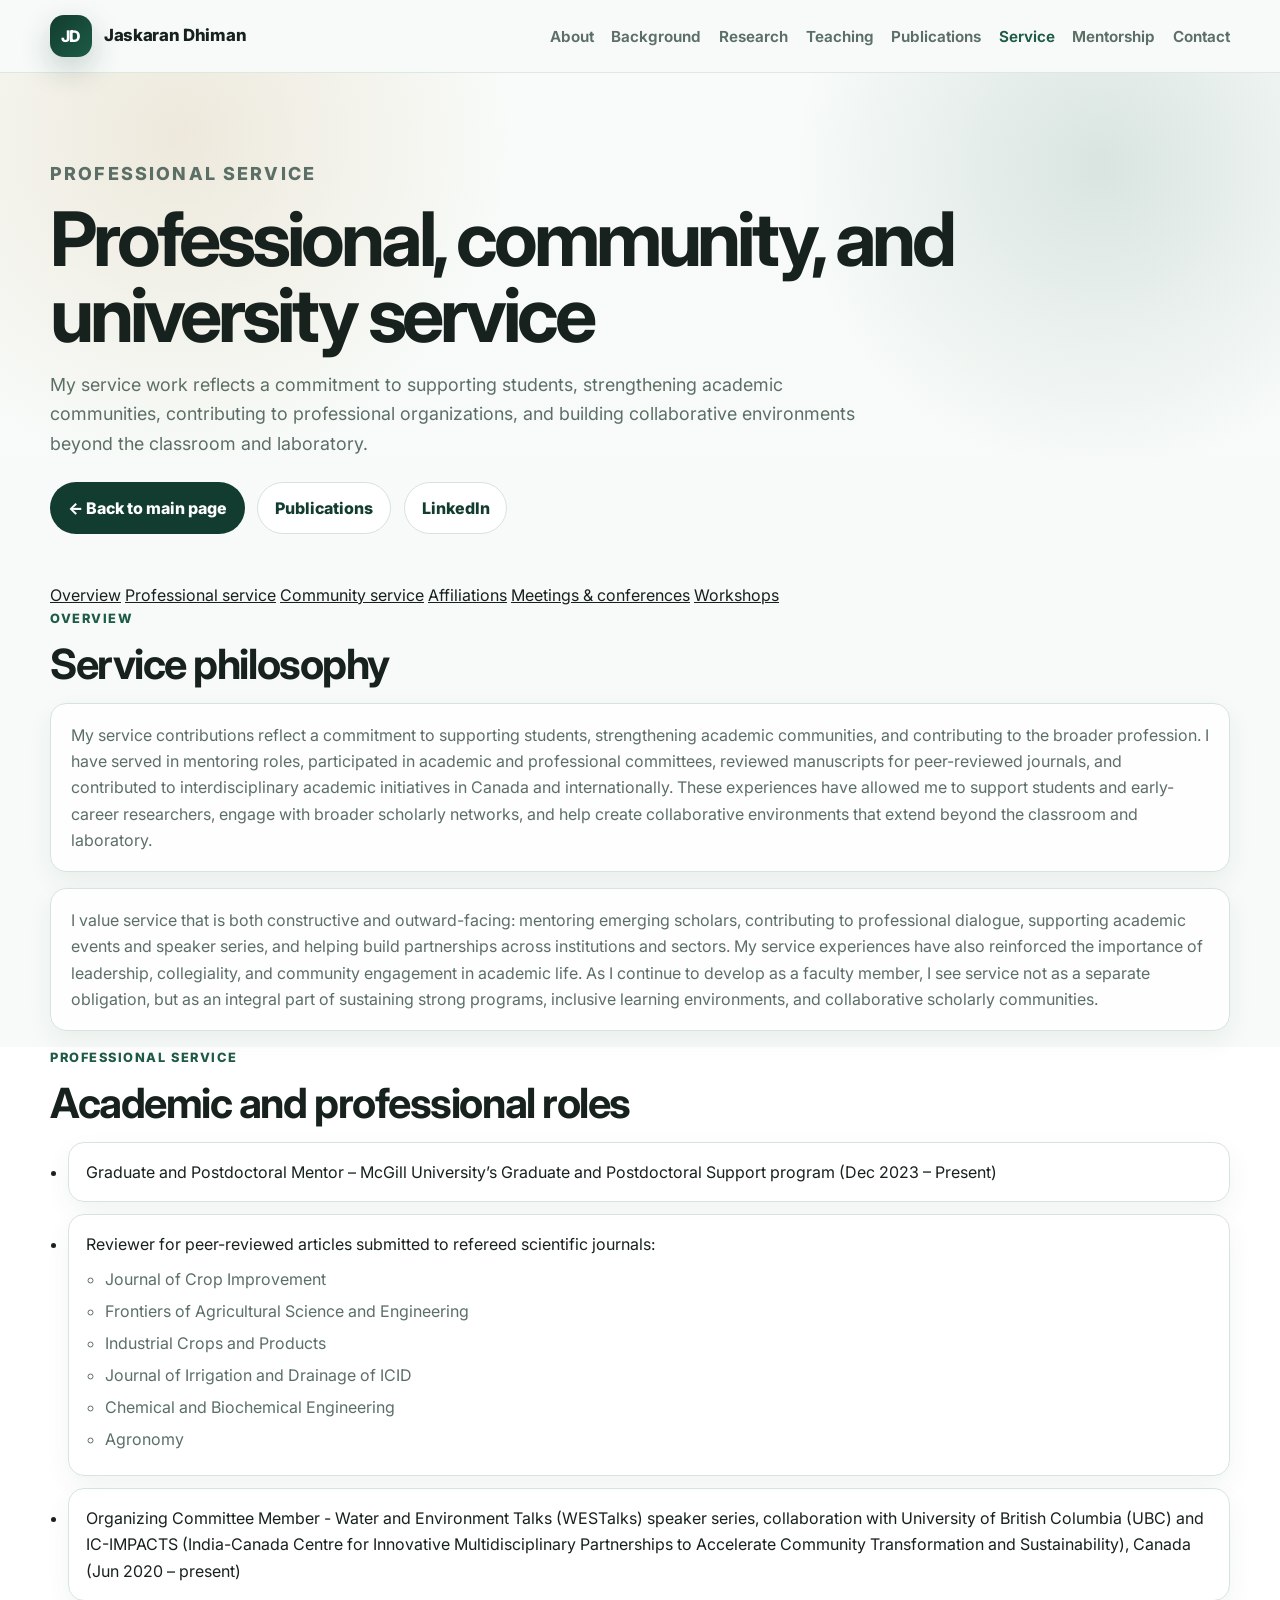
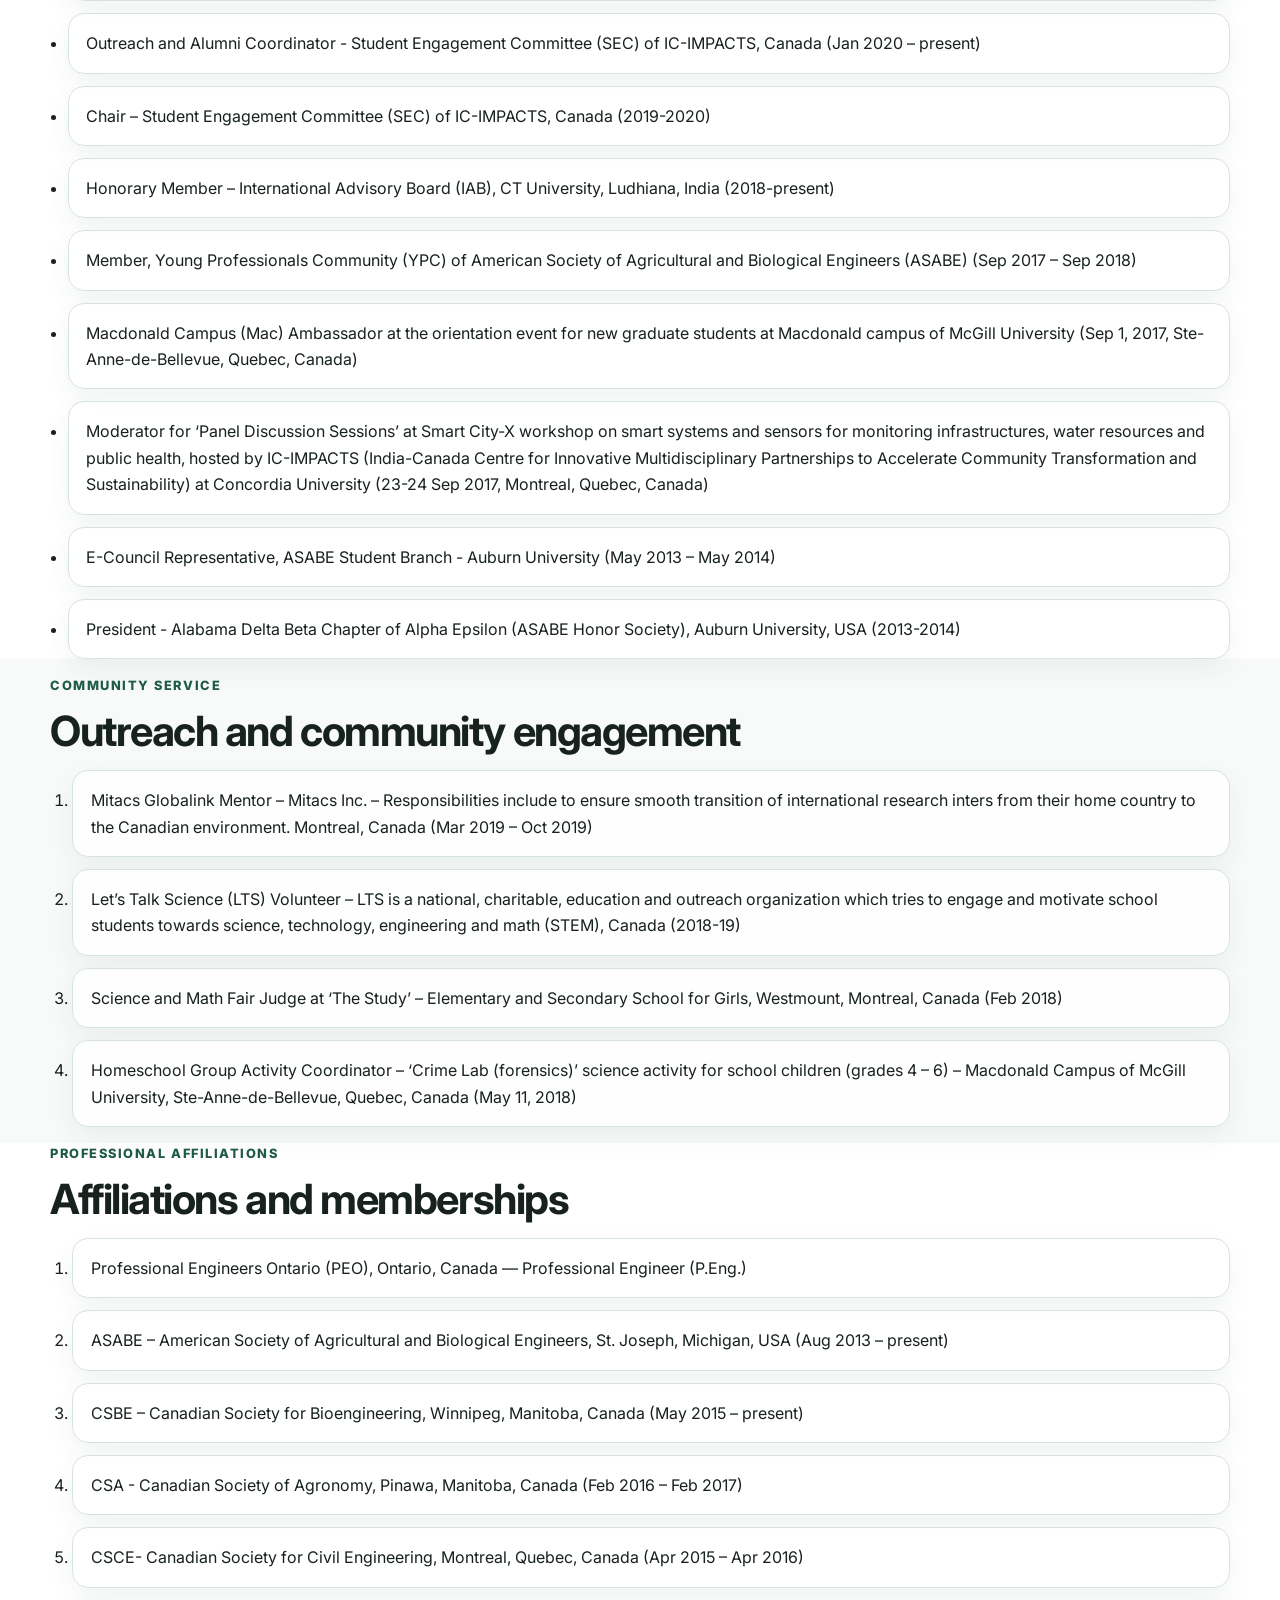
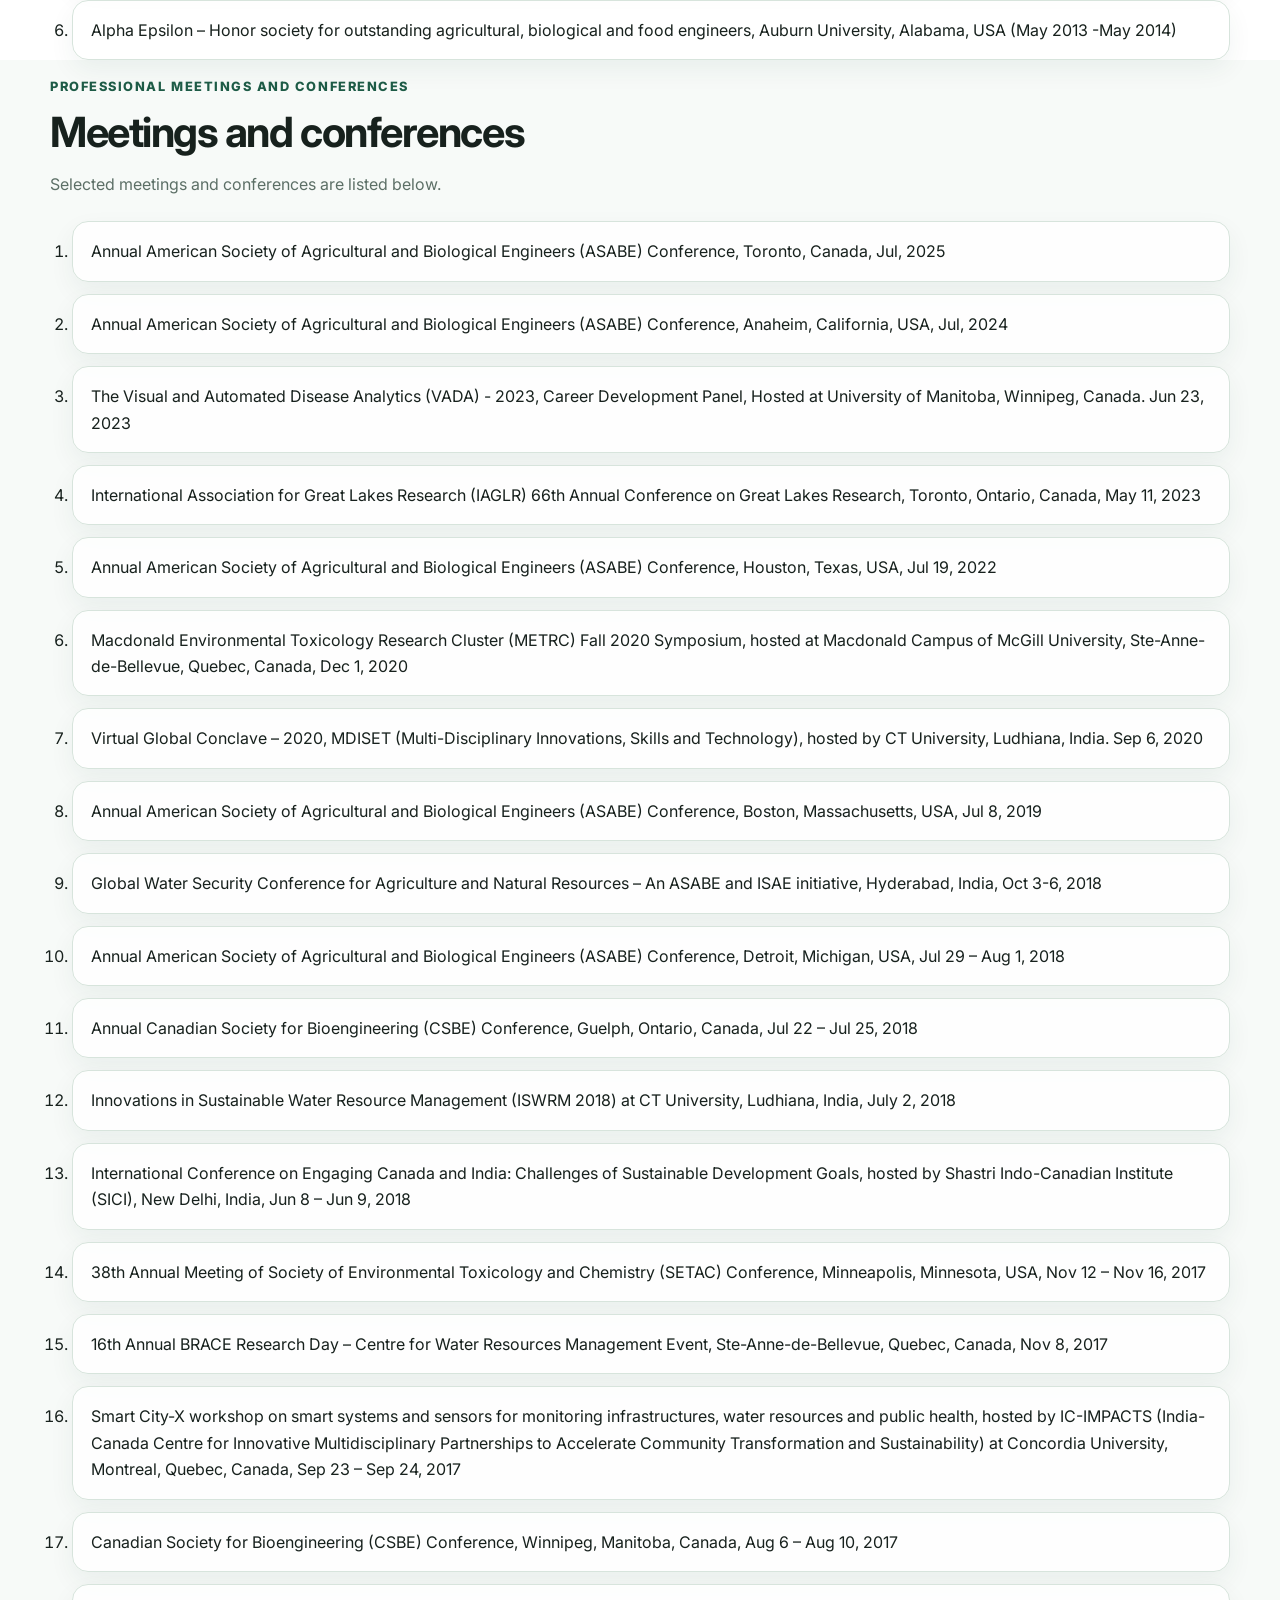
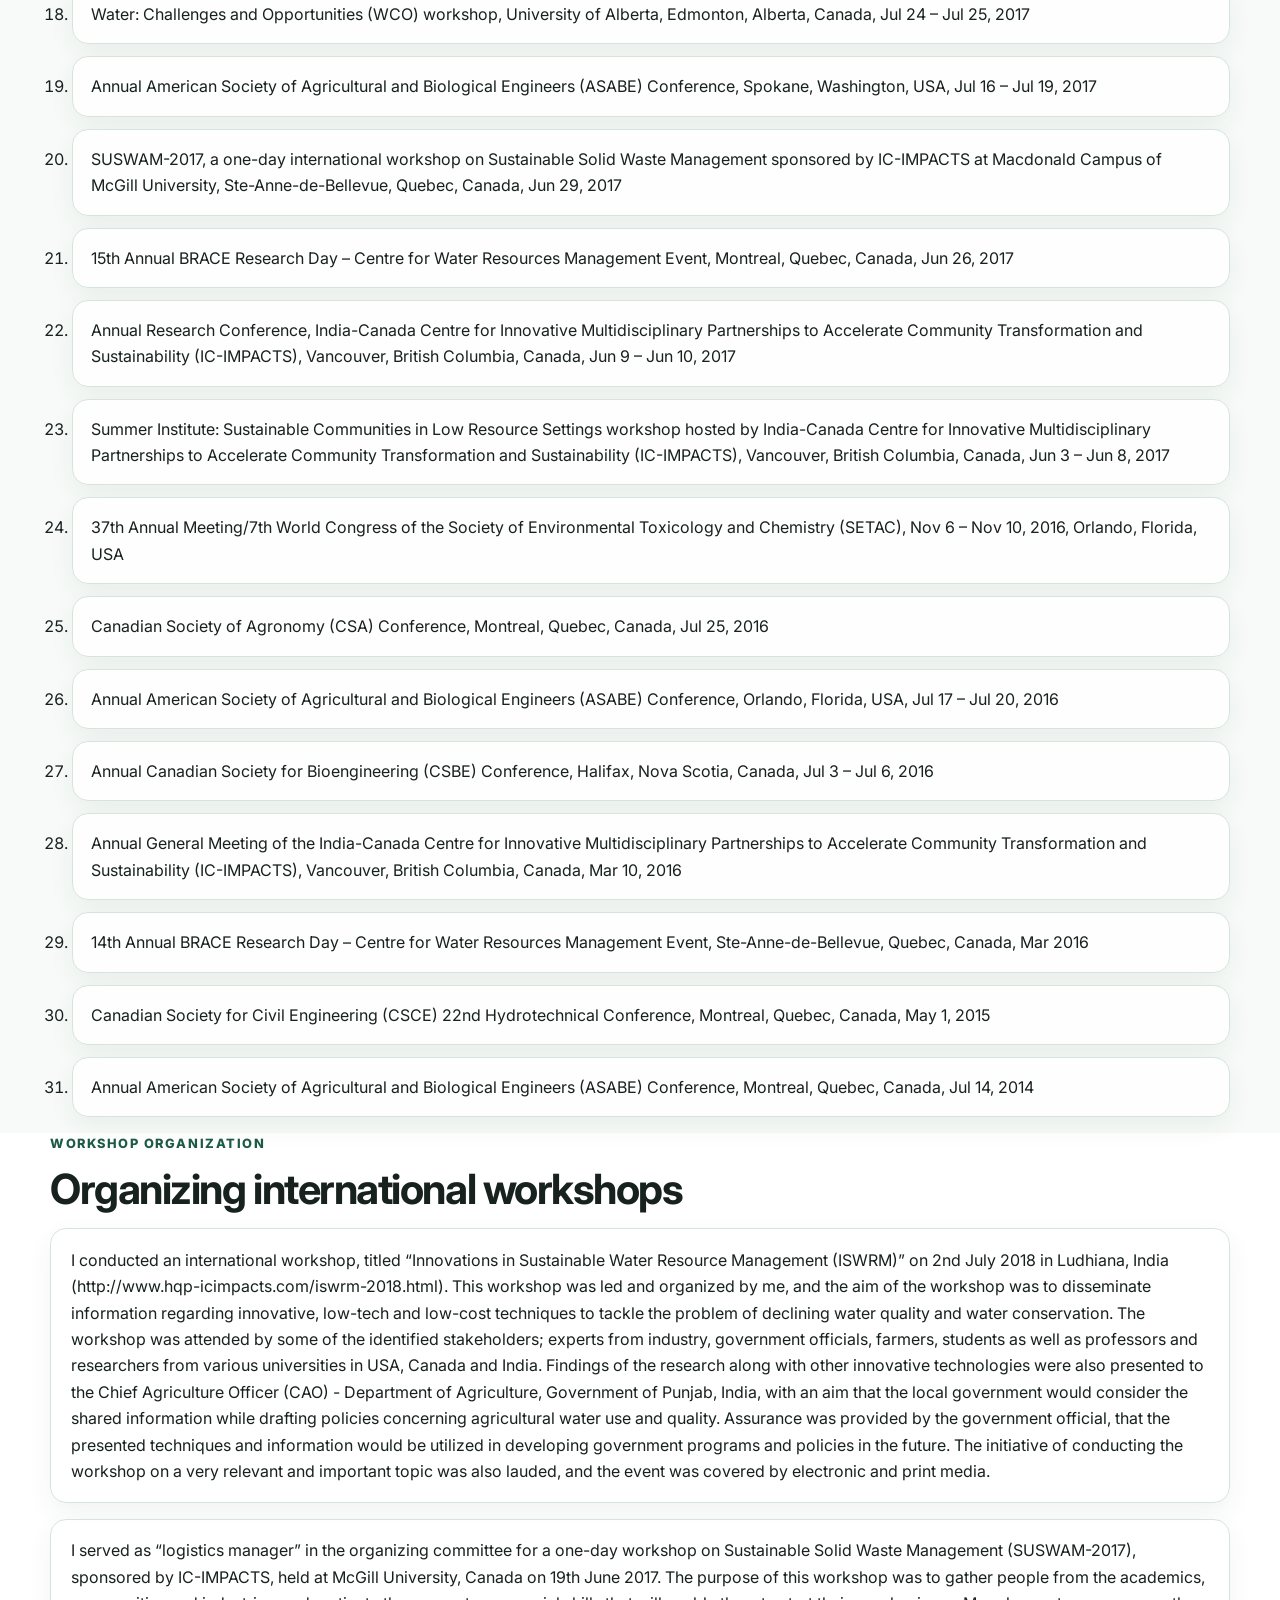
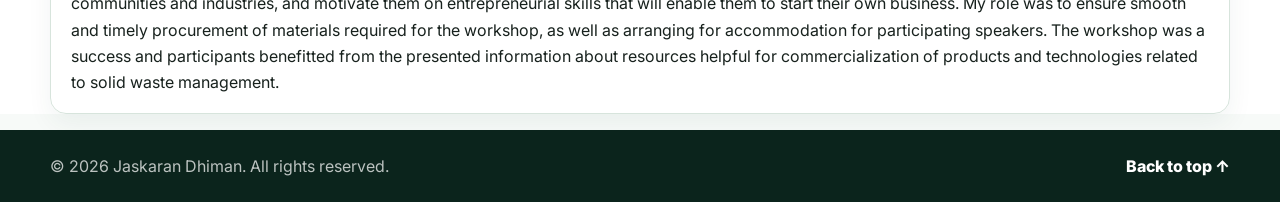
==== commit ee472417: "Font size modified" ====
--- a/professional-service.html
+++ b/professional-service.html
@@ -34,7 +34,7 @@
         <li><a href="teaching.html">Teaching</a></li>
         <li><a href="publications.html">Publications</a></li>
         <li><a class="active" href="professional-service.html">Service</a></li>
-        <li><a href="index.html#mentorship">Mentorship</a></li>
+        <li><a href="mentorship.html">Mentorship</a></li>
         <li><a href="index.html#contact">Contact</a></li>
       </ul>
     </nav>
@@ -142,8 +142,7 @@
         <p class="eyebrow">Professional meetings and conferences</p>
         <h2>Meetings and conferences</h2>
         <p class="section-intro">
-          Presentations and posters based on research I have been involved in have been presented at the following
-          scientific meetings and conferences.
+          Selected meetings and conferences are listed below.
         </p>
         <ol class="compact-list">
   <li>Annual American Society of Agricultural and Biological Engineers (ASABE) Conference, Toronto, Canada, Jul, 2025</li>
--- a/style.css
+++ b/style.css
@@ -843,3 +843,33 @@
     padding: 0.6rem;
   }
 }
+
+
+/* Version 7 refinements */
+.teaching-stats-grid,
+.teaching-stats-grid .stat,
+.teaching-stats-grid .stat-number,
+.teaching-stats-grid .stat-label {
+  color: #ffffff;
+}
+
+.teaching-stats-grid .stat-label {
+  color: rgba(255, 255, 255, 0.88);
+}
+
+
+/* Mentorship page */
+.mentorship-page .publication-section:nth-child(even) {
+  background: #fff;
+}
+
+
+/* Credential styling */
+.credential {
+  display: inline-block;
+  font-size: 0.5em;
+  font-weight: 750;
+  letter-spacing: -0.025em;
+  vertical-align: baseline;
+  white-space: nowrap;
+}
